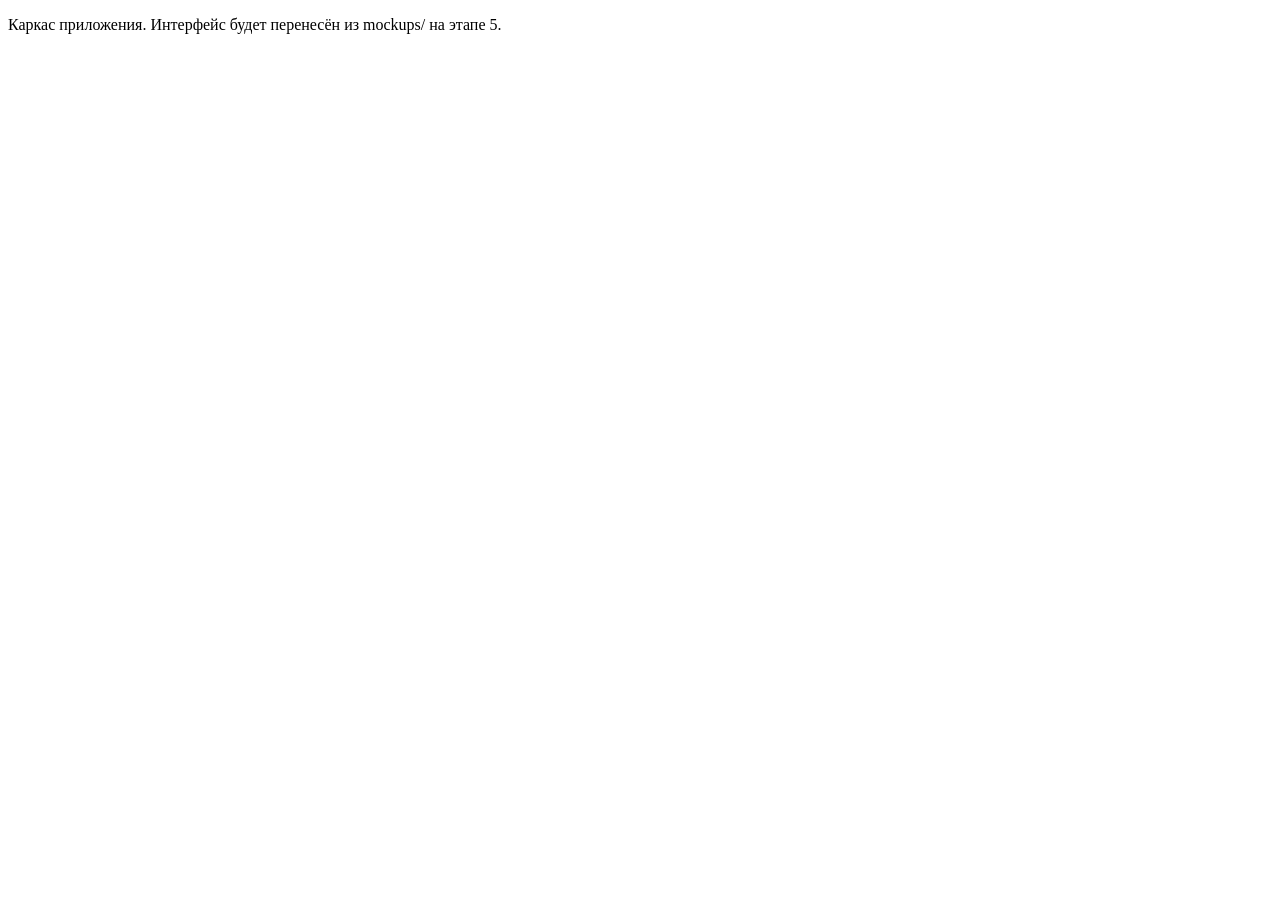
==== src/StudentsTracker.Web/wwwroot/index.html @ 64a24d9f "Этап 0: каркас решения .NET 10 (контроллеры, EF Core 10 + Npgsql, ProblemDetails, wwwroot)" ====
<!doctype html>
<html lang="ru">
<head>
  <meta charset="utf-8">
  <meta name="viewport" content="width=device-width, initial-scale=1">
  <title>Учёт посещаемости</title>
</head>
<body>
  <p>Каркас приложения. Интерфейс будет перенесён из mockups/ на этапе 5.</p>
</body>
</html>
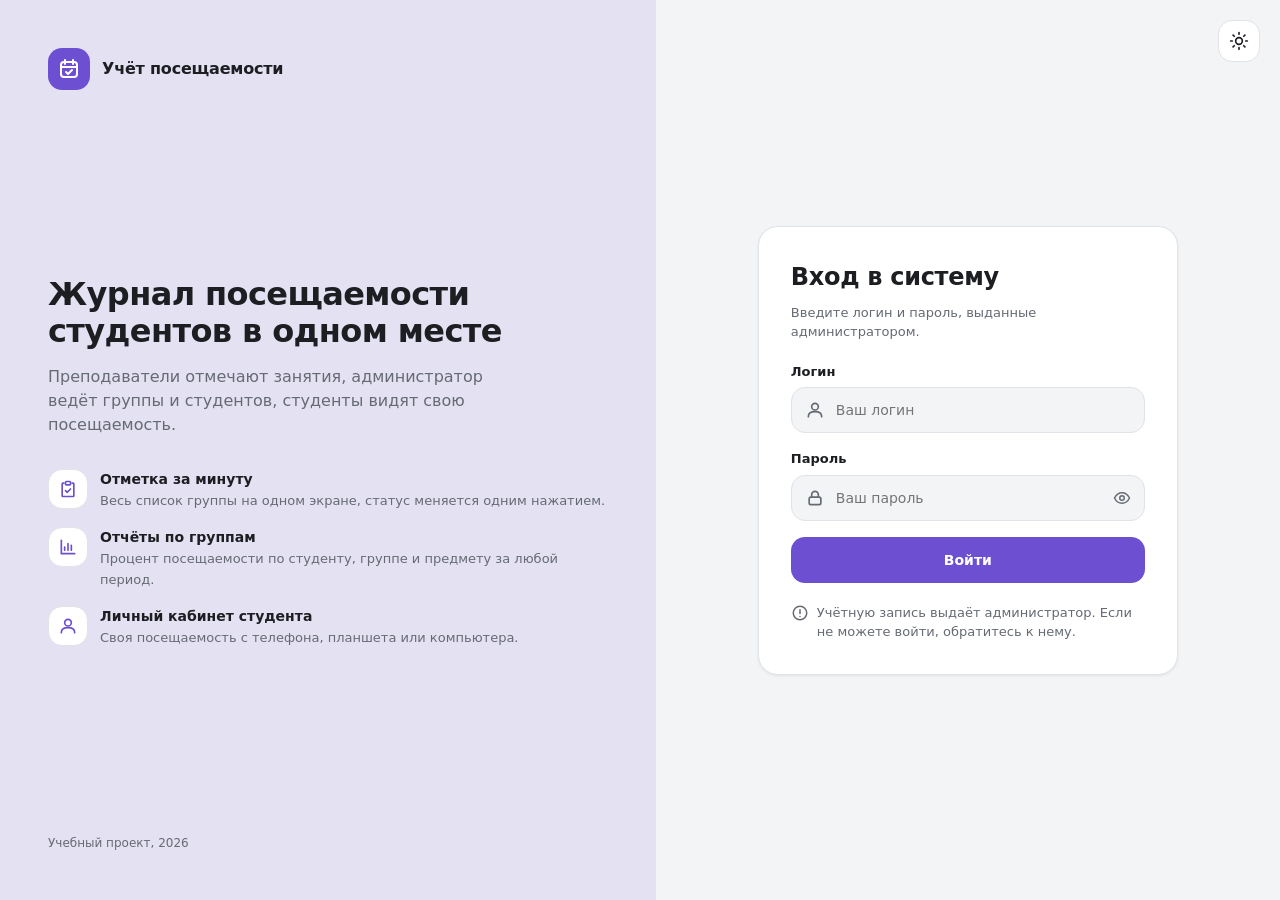
==== commit cc98a06f: "Этап 5: фронтенд по принятым макетам (вход, справочники, занятия, отметка, отчёты, кабинет студента)" ====
--- a/src/StudentsTracker.Web/wwwroot/index.html
+++ b/src/StudentsTracker.Web/wwwroot/index.html
@@ -1,11 +1,48 @@
 <!doctype html>
 <html lang="ru">
 <head>
-  <meta charset="utf-8">
-  <meta name="viewport" content="width=device-width, initial-scale=1">
-  <title>Учёт посещаемости</title>
+<meta charset="utf-8">
+<meta name="viewport" content="width=device-width, initial-scale=1">
+<title>Учёт посещаемости</title>
+<link rel="stylesheet" href="css/app.css">
 </head>
 <body>
-  <p>Каркас приложения. Интерфейс будет перенесён из mockups/ на этапе 5.</p>
+<!-- Иконки: viewBox 24x24, линия 2 px, скруглённые концы, currentColor -->
+<svg width="0" height="0" style="position:absolute" aria-hidden="true">
+  <symbol id="i-present" viewBox="0 0 24 24"><path d="M5 12.5l4.5 4.5L19 7.5" fill="none" stroke="currentColor" stroke-width="2" stroke-linecap="round" stroke-linejoin="round"/></symbol>
+  <symbol id="i-absent" viewBox="0 0 24 24"><path d="M6 6l12 12M18 6L6 18" fill="none" stroke="currentColor" stroke-width="2" stroke-linecap="round"/></symbol>
+  <symbol id="i-excused" viewBox="0 0 24 24"><path d="M7 3.5h7l4 4V20a.5.5 0 01-.5.5h-10.5a.5.5 0 01-.5-.5V4a.5.5 0 01.5-.5z M14 3.5V8h4 M9.5 13h5 M9.5 16.5h5" fill="none" stroke="currentColor" stroke-width="2" stroke-linecap="round" stroke-linejoin="round"/></symbol>
+  <symbol id="i-late" viewBox="0 0 24 24"><circle cx="12" cy="12" r="8.5" fill="none" stroke="currentColor" stroke-width="2"/><path d="M12 7.5V12l3 2" fill="none" stroke="currentColor" stroke-width="2" stroke-linecap="round" stroke-linejoin="round"/></symbol>
+  <symbol id="i-save" viewBox="0 0 24 24"><path d="M5 4h11l3 3v13H5z M8 4v5h7V4 M8 20v-6h8v6" fill="none" stroke="currentColor" stroke-width="2" stroke-linejoin="round"/></symbol>
+  <symbol id="i-brand" viewBox="0 0 24 24"><rect x="4" y="5" width="16" height="15" rx="3" fill="none" stroke="currentColor" stroke-width="2"/><path d="M4 10h16M8 3v4M16 3v4M9 15l2 2 4-4" fill="none" stroke="currentColor" stroke-width="2" stroke-linecap="round" stroke-linejoin="round"/></symbol>
+  <symbol id="i-user" viewBox="0 0 24 24"><circle cx="12" cy="8" r="4" fill="none" stroke="currentColor" stroke-width="2"/><path d="M4 20c0-4 3.6-6 8-6s8 2 8 6" fill="none" stroke="currentColor" stroke-width="2" stroke-linecap="round"/></symbol>
+  <symbol id="i-lock" viewBox="0 0 24 24"><rect x="5" y="11" width="14" height="9" rx="2" fill="none" stroke="currentColor" stroke-width="2"/><path d="M8 11V8a4 4 0 018 0v3" fill="none" stroke="currentColor" stroke-width="2" stroke-linecap="round"/></symbol>
+  <symbol id="i-eye" viewBox="0 0 24 24"><path d="M2 12s3.5-7 10-7 10 7 10 7-3.5 7-10 7S2 12 2 12z" fill="none" stroke="currentColor" stroke-width="2" stroke-linejoin="round"/><circle cx="12" cy="12" r="3" fill="none" stroke="currentColor" stroke-width="2"/></symbol>
+  <symbol id="i-sun" viewBox="0 0 24 24"><circle cx="12" cy="12" r="4" fill="none" stroke="currentColor" stroke-width="2"/><path d="M12 2v2M12 20v2M2 12h2M20 12h2M4.9 4.9l1.4 1.4M17.7 17.7l1.4 1.4M4.9 19.1l1.4-1.4M17.7 6.3l1.4-1.4" fill="none" stroke="currentColor" stroke-width="2" stroke-linecap="round"/></symbol>
+  <symbol id="i-moon" viewBox="0 0 24 24"><path d="M20 14.5A8 8 0 019.5 4a8 8 0 1010.5 10.5z" fill="none" stroke="currentColor" stroke-width="2" stroke-linejoin="round"/></symbol>
+  <symbol id="i-alert" viewBox="0 0 24 24"><circle cx="12" cy="12" r="9" fill="none" stroke="currentColor" stroke-width="2"/><path d="M12 7.5v5M12 16.5h.01" fill="none" stroke="currentColor" stroke-width="2" stroke-linecap="round"/></symbol>
+  <symbol id="i-clipboard" viewBox="0 0 24 24"><rect x="9" y="3" width="6" height="4" rx="1" fill="none" stroke="currentColor" stroke-width="2"/><path d="M7 5H6a1 1 0 00-1 1v14a1 1 0 001 1h12a1 1 0 001-1V6a1 1 0 00-1-1h-1M9 14l2 2 4-4" fill="none" stroke="currentColor" stroke-width="2" stroke-linecap="round" stroke-linejoin="round"/></symbol>
+  <symbol id="i-chart" viewBox="0 0 24 24"><path d="M4 20V4M4 20h16M8 16v-4M12 16V8M16 16v-6" fill="none" stroke="currentColor" stroke-width="2" stroke-linecap="round" stroke-linejoin="round"/></symbol>
+  <symbol id="i-check" viewBox="0 0 24 24"><path d="M5 12.5l4.5 4.5L19 7.5" fill="none" stroke="currentColor" stroke-width="2" stroke-linecap="round" stroke-linejoin="round"/></symbol>
+  <symbol id="i-users" viewBox="0 0 24 24"><circle cx="9" cy="8" r="3.5" fill="none" stroke="currentColor" stroke-width="2"/><path d="M2.5 20c0-3.6 2.9-5.5 6.5-5.5s6.5 1.9 6.5 5.5M16 4.8a3.5 3.5 0 010 6.4M18 14.8c2.2.6 3.5 2.4 3.5 5.2" fill="none" stroke="currentColor" stroke-width="2" stroke-linecap="round"/></symbol>
+  <symbol id="i-book" viewBox="0 0 24 24"><path d="M4 5.5A1.5 1.5 0 015.5 4H19v14H5.5A1.5 1.5 0 004 19.5zM4 19.5A1.5 1.5 0 005.5 21H19M8 8h7" fill="none" stroke="currentColor" stroke-width="2" stroke-linecap="round" stroke-linejoin="round"/></symbol>
+  <symbol id="i-shield" viewBox="0 0 24 24"><path d="M12 3l7 3v5.5c0 4.3-3 8-7 9.5-4-1.5-7-5.2-7-9.5V6z" fill="none" stroke="currentColor" stroke-width="2" stroke-linejoin="round"/><path d="M9 12l2 2 4-4" fill="none" stroke="currentColor" stroke-width="2" stroke-linecap="round" stroke-linejoin="round"/></symbol>
+  <symbol id="i-calendar" viewBox="0 0 24 24"><rect x="4" y="5" width="16" height="15" rx="3" fill="none" stroke="currentColor" stroke-width="2"/><path d="M4 10h16M8 3v4M16 3v4" fill="none" stroke="currentColor" stroke-width="2" stroke-linecap="round"/></symbol>
+  <symbol id="i-home" viewBox="0 0 24 24"><path d="M4 11l8-7 8 7v8a1 1 0 01-1 1h-4v-6h-6v6H5a1 1 0 01-1-1z" fill="none" stroke="currentColor" stroke-width="2" stroke-linejoin="round"/></symbol>
+  <symbol id="i-key" viewBox="0 0 24 24"><circle cx="8" cy="15" r="4" fill="none" stroke="currentColor" stroke-width="2"/><path d="M11 12l9-9M16 7l3 3M18 5l2 2" fill="none" stroke="currentColor" stroke-width="2" stroke-linecap="round"/></symbol>
+  <symbol id="i-logout" viewBox="0 0 24 24"><path d="M15 4h3a2 2 0 012 2v12a2 2 0 01-2 2h-3M10 16l-4-4 4-4M6 12h10" fill="none" stroke="currentColor" stroke-width="2" stroke-linecap="round" stroke-linejoin="round"/></symbol>
+  <symbol id="i-plus" viewBox="0 0 24 24"><path d="M12 5v14M5 12h14" fill="none" stroke="currentColor" stroke-width="2" stroke-linecap="round"/></symbol>
+  <symbol id="i-edit" viewBox="0 0 24 24"><path d="M4 20h4L19 9l-4-4L4 16zM13.5 6.5l4 4" fill="none" stroke="currentColor" stroke-width="2" stroke-linecap="round" stroke-linejoin="round"/></symbol>
+  <symbol id="i-trash" viewBox="0 0 24 24"><path d="M4 7h16M9 7V4h6v3M6 7l1 13h10l1-13M10 11v6M14 11v6" fill="none" stroke="currentColor" stroke-width="2" stroke-linecap="round" stroke-linejoin="round"/></symbol>
+  <symbol id="i-search" viewBox="0 0 24 24"><circle cx="11" cy="11" r="7" fill="none" stroke="currentColor" stroke-width="2"/><path d="M20 20l-4-4" fill="none" stroke="currentColor" stroke-width="2" stroke-linecap="round"/></symbol>
+  <symbol id="i-x" viewBox="0 0 24 24"><path d="M6 6l12 12M18 6L6 18" fill="none" stroke="currentColor" stroke-width="2" stroke-linecap="round"/></symbol>
+  <symbol id="i-menu" viewBox="0 0 24 24"><path d="M4 6h16M4 12h16M4 18h16" fill="none" stroke="currentColor" stroke-width="2" stroke-linecap="round"/></symbol>
+  <symbol id="i-chevron-left" viewBox="0 0 24 24"><path d="M15 5l-7 7 7 7" fill="none" stroke="currentColor" stroke-width="2" stroke-linecap="round" stroke-linejoin="round"/></symbol>
+  <symbol id="i-power" viewBox="0 0 24 24"><path d="M12 3v8M7 6.3a7 7 0 1010 0" fill="none" stroke="currentColor" stroke-width="2" stroke-linecap="round"/></symbol>
+</svg>
+
+<div id="root"></div>
+<div class="toasts" id="toasts" aria-live="polite"></div>
+<script src="js/app.js"></script>
 </body>
 </html>
--- a/src/StudentsTracker.Web/wwwroot/css/app.css
+++ b/src/StudentsTracker.Web/wwwroot/css/app.css
@@ -0,0 +1,332 @@
+/* Стили перенесены из mockups/02-prototype.html; токены — из mockups/!DESIGN_TOKENS.html. */
+/* Шрифт Manrope берётся локально из /fonts. Если файла нет, работает системный шрифт из --font. */
+@font-face{font-family:'Manrope';font-style:normal;font-weight:200 800;font-display:swap;src:url('../fonts/Manrope-Variable.woff2') format('woff2')}
+/* Токены скопированы из !DESIGN_TOKENS.html (раздел 8). Новых значений здесь нет. */
+:root{
+  --font:'Manrope',system-ui,-apple-system,"Segoe UI",sans-serif;
+  --font-mono:ui-monospace,SFMono-Regular,Consolas,monospace;
+  --fs-caption:12px; --fs-small:13px; --fs-body:14px; --fs-lead:16px;
+  --fs-h3:20px; --fs-h2:24px; --fs-h1:32px;
+  --r-sm:8px; --r:14px; --r-lg:20px; --r-pill:999px;
+  --sp-1:4px; --sp-2:8px; --sp-3:12px; --sp-4:16px; --sp-5:20px;
+  --sp-6:24px; --sp-8:32px; --sp-10:40px; --sp-12:48px;
+  --row-pad:11px;
+}
+:root,[data-theme="light"]{
+  --bg:#F3F4F6; --card:#FFFFFF; --text:#1C1E22; --muted:#656A73;
+  --border:#E0E3E8; --hover:#EAECF0;
+  --accent:#6D4FD1; --on-accent:#FFFFFF;
+  --ok:#1F7A3F;   --ok-bg:#E2F2E7;
+  --bad:#B3261E;  --bad-bg:#FBE7E5;
+  --info:#0B6B74; --info-bg:#DDF1F2;
+  --warn:#935C00; --warn-bg:#FBF0D4;
+  --shadow:0 1px 3px rgba(20,20,20,.07);
+}
+[data-theme="dark"]{
+  --bg:#16181B; --card:#1F2226; --text:#E6E2DC; --muted:#9A9CA0;
+  --border:#2E3338; --hover:#272B30;
+  --accent:#A78BFA; --on-accent:#150C2E;
+  --ok:#7DD39A;   --ok-bg:#1E3A2A;
+  --bad:#F28B82;  --bad-bg:#4A2624;
+  --info:#6FD3E0; --info-bg:#1B3F46;
+  --warn:#E6C15A; --warn-bg:#463A16;
+  --shadow:none;
+}
+
+/* ================= база ================= */
+*{margin:0;padding:0;box-sizing:border-box}
+html{-webkit-text-size-adjust:100%}
+body{font-family:var(--font);background:var(--bg);color:var(--text);font-size:var(--fs-body);line-height:1.5;min-height:100vh;min-height:100dvh;-webkit-font-smoothing:antialiased}
+button,input,select,textarea{font-family:inherit;font-size:inherit;color:inherit}
+svg.i{width:20px;height:20px;flex:none}
+svg.i.sm{width:16px;height:16px}
+:focus-visible{outline:2px solid var(--accent);outline-offset:2px}
+.muted{color:var(--muted)}
+.mono{font-family:var(--font-mono)}
+.sr{position:absolute;width:1px;height:1px;overflow:hidden;clip:rect(0 0 0 0)}
+
+/* ================= кнопки и поля ================= */
+.btn{display:inline-flex;align-items:center;justify-content:center;gap:var(--sp-2);font-weight:700;font-size:var(--fs-body);padding:10px 16px;min-height:42px;border-radius:var(--r);border:1px solid transparent;cursor:pointer;white-space:nowrap;transition:filter .15s,background .15s}
+.btn svg{width:18px;height:18px}
+.btn-primary{background:var(--accent);color:var(--on-accent)}
+.btn-primary:hover{filter:brightness(1.08)}
+.btn-ghost{background:var(--card);color:var(--text);border-color:var(--border)}
+.btn-ghost:hover{background:var(--hover)}
+.btn-danger{background:var(--bad);color:#fff}
+[data-theme="dark"] .btn-danger{color:#2A0E0B}
+.btn-danger:hover{filter:brightness(1.08)}
+.btn-sm{min-height:34px;padding:6px 12px;font-size:var(--fs-small);border-radius:var(--r-sm)}
+.btn[disabled]{opacity:.55;cursor:not-allowed;filter:none}
+.icon-btn{width:36px;height:36px;display:inline-grid;place-items:center;border-radius:var(--r-sm);border:1px solid transparent;background:transparent;color:var(--muted);cursor:pointer}
+.icon-btn:hover{background:var(--hover);color:var(--text)}
+.icon-btn.danger:hover{color:var(--bad);background:var(--bad-bg)}
+.icon-btn svg{width:18px;height:18px}
+
+.field{display:flex;flex-direction:column;gap:6px}
+.field > label,.field > .lbl{font-size:var(--fs-small);font-weight:600}
+.field .help{font-size:var(--fs-caption);color:var(--muted)}
+.field .err{font-size:var(--fs-caption);color:var(--bad);font-weight:600;display:none}
+.field.invalid .err{display:block}
+.field.invalid .ctl{border-color:var(--bad)}
+.ctl{width:100%;background:var(--bg);border:1px solid var(--border);border-radius:var(--r);padding:10px 14px;min-height:42px}
+.ctl:focus{outline:none;border-color:var(--accent);box-shadow:0 0 0 3px color-mix(in srgb,var(--accent) 22%,transparent)}
+select.ctl{appearance:none;background-image:linear-gradient(45deg,transparent 50%,var(--muted) 50%),linear-gradient(135deg,var(--muted) 50%,transparent 50%);background-position:calc(100% - 18px) 50%,calc(100% - 13px) 50%;background-size:5px 5px;background-repeat:no-repeat;padding-right:36px}
+.search{position:relative;min-width:0}
+.search svg{position:absolute;left:12px;top:50%;transform:translateY(-50%);color:var(--muted);width:18px;height:18px;pointer-events:none}
+.search .ctl{padding-left:38px}
+.check{display:flex;align-items:center;gap:var(--sp-2);font-size:var(--fs-small);font-weight:600;cursor:pointer}
+.check input{width:18px;height:18px;accent-color:var(--accent)}
+.form-grid{display:grid;grid-template-columns:1fr 1fr;gap:var(--sp-4)}
+.form-grid .full{grid-column:1/-1}
+
+/* ================= бейджи ================= */
+.chip{display:inline-flex;align-items:center;gap:6px;font-size:12.5px;font-weight:700;padding:4px 10px 4px 8px;border-radius:var(--r-pill);white-space:nowrap}
+.chip svg{width:14px;height:14px}
+.chip.present{color:var(--ok);background:var(--ok-bg)}
+.chip.absent{color:var(--bad);background:var(--bad-bg)}
+.chip.excused{color:var(--info);background:var(--info-bg)}
+.chip.late{color:var(--warn);background:var(--warn-bg)}
+.chip.neutral{color:var(--muted);background:var(--hover)}
+.chip.accent{color:var(--accent);background:color-mix(in srgb,var(--accent) 14%,transparent)}
+
+/* ================= вход ================= */
+.login{min-height:100vh;min-height:100dvh;display:grid;grid-template-columns:minmax(0,1.05fr) minmax(0,1fr)}
+.l-aside{padding:var(--sp-12);display:flex;flex-direction:column;justify-content:space-between;gap:var(--sp-8);background:color-mix(in srgb,var(--accent) 11%,var(--bg));border-right:1px solid var(--border)}
+.brand{display:flex;align-items:center;gap:var(--sp-3);min-width:0}
+.brand-mark{width:42px;height:42px;border-radius:var(--r);background:var(--accent);color:var(--on-accent);display:grid;place-items:center;flex:none}
+.brand-mark svg{width:24px;height:24px}
+.brand-name{font-size:var(--fs-lead);font-weight:800;letter-spacing:-.2px;white-space:nowrap}
+.l-main h1{font-size:var(--fs-h1);font-weight:800;letter-spacing:-.6px;line-height:1.15;max-width:460px}
+.l-main p{font-size:var(--fs-lead);color:var(--muted);margin-top:var(--sp-4);max-width:440px}
+.facts{list-style:none;margin-top:var(--sp-8);display:flex;flex-direction:column;gap:var(--sp-4)}
+.facts li{display:flex;gap:var(--sp-3);align-items:flex-start}
+.fact-ic{width:40px;height:40px;border-radius:var(--r);background:var(--card);border:1px solid var(--border);color:var(--accent);display:grid;place-items:center;flex:none}
+.facts b{display:block}
+.facts .t{font-size:var(--fs-small);color:var(--muted)}
+.l-foot{font-size:var(--fs-caption);color:var(--muted)}
+.l-right{position:relative;display:flex;align-items:center;justify-content:center;padding:var(--sp-12) var(--sp-6)}
+.l-card{width:100%;max-width:420px;background:var(--card);border:1px solid var(--border);border-radius:var(--r-lg);padding:var(--sp-8);box-shadow:var(--shadow)}
+.l-card h2{font-size:var(--fs-h2);font-weight:800;letter-spacing:-.3px}
+.l-card .sub{font-size:var(--fs-small);color:var(--muted);margin-top:var(--sp-2)}
+.l-form{display:flex;flex-direction:column;gap:var(--sp-4);margin-top:var(--sp-5)}
+.with-ic{position:relative}
+.with-ic > svg{position:absolute;left:14px;top:50%;transform:translateY(-50%);color:var(--muted);width:20px;height:20px;pointer-events:none}
+.with-ic .ctl{padding-left:44px;padding-right:44px;min-height:46px}
+.with-ic .icon-btn{position:absolute;right:5px;top:50%;transform:translateY(-50%)}
+.alert{display:flex;gap:var(--sp-3);align-items:flex-start;padding:var(--sp-3) var(--sp-4);border-radius:var(--r);font-size:var(--fs-small);font-weight:600}
+.alert svg{width:18px;height:18px;margin-top:1px}
+.alert.err{background:var(--bad-bg);color:var(--bad)}
+.alert.ok{background:var(--ok-bg);color:var(--ok)}
+.alert.info{background:var(--info-bg);color:var(--info)}
+.alert.warn{background:var(--warn-bg);color:var(--warn)}
+.hint{display:flex;gap:var(--sp-2);margin-top:var(--sp-5);font-size:var(--fs-small);color:var(--muted)}
+.hint svg{width:18px;height:18px;margin-top:1px}
+.demo{margin-top:var(--sp-5);border-top:1px dashed var(--border);padding-top:var(--sp-4)}
+.demo-title{font-size:var(--fs-small);font-weight:700;color:var(--muted);margin-bottom:var(--sp-3)}
+.demo-row{display:flex;justify-content:space-between;align-items:center;gap:var(--sp-3);width:100%;padding:8px 12px;margin-bottom:var(--sp-2);border:1px solid var(--border);border-radius:var(--r-sm);background:var(--bg);cursor:pointer;text-align:left;font-size:var(--fs-small)}
+.demo-row:hover{background:var(--hover)}
+.demo-row code{font-family:var(--font-mono);font-size:12px;color:var(--muted)}
+.theme-fab{position:absolute;top:var(--sp-5);right:var(--sp-5)}
+.theme-btn{width:42px;height:42px;border-radius:var(--r);border:1px solid var(--border);background:var(--card);color:var(--text);display:grid;place-items:center;cursor:pointer}
+.theme-btn:hover{background:var(--hover)}
+svg.i-moon{display:none}
+[data-theme="dark"] svg.i-sun{display:none}
+[data-theme="dark"] svg.i-moon{display:block}
+
+/* ================= оболочка приложения ================= */
+.app{display:grid;grid-template-columns:252px minmax(0,1fr);min-height:100vh;min-height:100dvh}
+.side{position:sticky;top:0;height:100vh;height:100dvh;background:var(--card);border-right:1px solid var(--border);display:flex;flex-direction:column;padding:var(--sp-5) var(--sp-4);gap:var(--sp-6);z-index:30}
+.side .brand{padding:0 var(--sp-2)}
+.nav{display:flex;flex-direction:column;gap:2px;flex:1;overflow-y:auto}
+.nav-sec{font-size:11px;font-weight:700;letter-spacing:1px;text-transform:uppercase;color:var(--muted);padding:var(--sp-3) var(--sp-3) var(--sp-2)}
+.nav a{display:flex;align-items:center;gap:var(--sp-3);padding:10px 12px;border-radius:var(--r);color:var(--muted);text-decoration:none;font-weight:600;cursor:pointer}
+.nav a:hover{background:var(--hover);color:var(--text)}
+.nav a.active{background:color-mix(in srgb,var(--accent) 13%,transparent);color:var(--accent);font-weight:700}
+.side-foot{display:flex;flex-direction:column;gap:var(--sp-3);border-top:1px solid var(--border);padding-top:var(--sp-4)}
+.me{display:flex;align-items:center;gap:var(--sp-3);padding:0 var(--sp-2);min-width:0}
+.avatar{width:36px;height:36px;border-radius:50%;background:color-mix(in srgb,var(--accent) 16%,transparent);color:var(--accent);display:grid;place-items:center;font-weight:800;font-size:13px;flex:none}
+.me-text{min-width:0}
+.me-name{font-weight:700;font-size:var(--fs-small);white-space:nowrap;overflow:hidden;text-overflow:ellipsis}
+.me-role{font-size:var(--fs-caption);color:var(--muted)}
+.side-actions{display:flex;gap:var(--sp-2);padding:0 var(--sp-2)}
+.side-actions .btn{flex:1}
+
+.content{min-width:0;padding:var(--sp-8) var(--sp-8) var(--sp-12)}
+.topbar{display:flex;align-items:flex-start;justify-content:space-between;gap:var(--sp-4);flex-wrap:wrap;margin-bottom:var(--sp-6)}
+.topbar h1{font-size:var(--fs-h2);font-weight:800;letter-spacing:-.3px;line-height:1.2}
+.topbar .sub{font-size:var(--fs-small);color:var(--muted);margin-top:4px}
+.topbar-left{display:flex;align-items:flex-start;gap:var(--sp-3);min-width:0}
+.menu-btn{display:none}
+.actions{display:flex;gap:var(--sp-2);flex-wrap:wrap}
+.back{display:inline-flex;align-items:center;gap:6px;font-size:var(--fs-small);font-weight:700;color:var(--muted);text-decoration:none;margin-bottom:var(--sp-3);cursor:pointer;background:none;border:0}
+.back:hover{color:var(--accent)}
+.overlay{display:none}
+
+/* ================= блоки ================= */
+.card{background:var(--card);border:1px solid var(--border);border-radius:var(--r-lg);box-shadow:var(--shadow)}
+.card-pad{padding:var(--sp-5)}
+.card-head{display:flex;justify-content:space-between;align-items:center;gap:var(--sp-3);flex-wrap:wrap;padding:var(--sp-4) var(--sp-5);border-bottom:1px solid var(--border)}
+.card-head h2,.card-head h3{font-size:var(--fs-lead);font-weight:800}
+.stack{display:flex;flex-direction:column;gap:var(--sp-5)}
+.kpis{display:grid;grid-template-columns:repeat(4,minmax(0,1fr));gap:var(--sp-4)}
+.kpi{padding:var(--sp-4) var(--sp-5)}
+.kpi .v{font-size:28px;font-weight:800;letter-spacing:-.5px;line-height:1.2}
+.kpi .v.accent{color:var(--accent)}
+.kpi .l{font-size:var(--fs-small);color:var(--muted)}
+.toolbar{display:flex;gap:var(--sp-3);flex-wrap:wrap;align-items:flex-end;padding:var(--sp-4) var(--sp-5);border-bottom:1px solid var(--border)}
+.toolbar .grow{flex:1;min-width:200px}
+.toolbar .field{min-width:160px}
+
+.split{display:grid;grid-template-columns:300px minmax(0,1fr);gap:var(--sp-5);align-items:start}
+.glist{list-style:none;padding:var(--sp-2)}
+.glist button{width:100%;display:flex;align-items:center;justify-content:space-between;gap:var(--sp-3);padding:10px 12px;border-radius:var(--r);border:0;background:transparent;cursor:pointer;text-align:left}
+.glist button:hover{background:var(--hover)}
+.glist button.active{background:color-mix(in srgb,var(--accent) 13%,transparent)}
+.glist button.active .gname{color:var(--accent)}
+.gname{font-weight:700}
+.gmeta{font-size:var(--fs-caption);color:var(--muted)}
+
+.tabs{display:flex;gap:var(--sp-1);background:var(--card);border:1px solid var(--border);border-radius:var(--r);padding:4px;width:max-content;max-width:100%;overflow-x:auto;margin-bottom:var(--sp-5)}
+.tabs button{border:0;background:transparent;padding:8px 16px;border-radius:calc(var(--r) - 4px);font-weight:700;color:var(--muted);cursor:pointer;white-space:nowrap}
+.tabs button.active{background:var(--accent);color:var(--on-accent)}
+
+.acards{display:grid;grid-template-columns:repeat(auto-fill,minmax(220px,1fr));gap:var(--sp-4)}
+.acard{padding:var(--sp-4) var(--sp-5);text-align:left;cursor:pointer;border:1px solid var(--border);background:var(--card);border-radius:var(--r-lg);box-shadow:var(--shadow)}
+.acard:hover{border-color:var(--accent)}
+.acard.active{border-color:var(--accent);box-shadow:0 0 0 3px color-mix(in srgb,var(--accent) 18%,transparent)}
+.acard .g{font-weight:800;font-size:var(--fs-lead)}
+.acard .s{font-size:var(--fs-small);color:var(--muted)}
+.acard .row{display:flex;justify-content:space-between;align-items:baseline;margin-top:var(--sp-3)}
+.acard .pct{font-size:22px;font-weight:800;color:var(--accent)}
+
+/* таблицы */
+.tbl-wrap{overflow-x:auto}
+table.t{width:100%;border-collapse:collapse}
+table.t th{text-align:left;font-size:11.5px;font-weight:700;letter-spacing:.5px;text-transform:uppercase;color:var(--muted);padding:10px var(--sp-4);border-bottom:1px solid var(--border);white-space:nowrap}
+table.t td{padding:var(--row-pad) var(--sp-4);border-bottom:1px solid var(--border);vertical-align:middle}
+table.t tr:last-child td{border-bottom:none}
+table.t tbody tr.click{cursor:pointer}
+table.t tbody tr.click:hover td{background:var(--hover)}
+table.t td.num,table.t th.num{text-align:right;white-space:nowrap}
+table.t td.act{text-align:right;white-space:nowrap;width:1%}
+.cell-main{font-weight:700}
+.cell-sub{font-size:var(--fs-caption);color:var(--muted)}
+.bar{display:flex;align-items:center;gap:var(--sp-2);justify-content:flex-end}
+.bar-track{width:90px;height:6px;border-radius:99px;background:var(--hover);overflow:hidden}
+.bar-fill{height:100%;border-radius:99px;background:var(--accent)}
+.bar b{min-width:42px;text-align:right}
+.empty{padding:var(--sp-10) var(--sp-5);text-align:center;color:var(--muted)}
+.empty svg{width:36px;height:36px;margin-bottom:var(--sp-2);color:var(--muted)}
+.empty b{display:block;color:var(--text);margin-bottom:4px}
+
+/* отметка посещаемости */
+.mark-head{display:flex;justify-content:space-between;gap:var(--sp-4);flex-wrap:wrap;align-items:center;padding:var(--sp-4) var(--sp-5);border-bottom:1px solid var(--border)}
+.counters{display:flex;gap:var(--sp-2);flex-wrap:wrap}
+.mrow{display:grid;grid-template-columns:32px minmax(0,1fr) auto;gap:var(--sp-3);align-items:center;padding:10px var(--sp-5);border-bottom:1px solid var(--border)}
+.mrow:last-child{border-bottom:0}
+.mrow .n{color:var(--muted);font-size:var(--fs-small);text-align:right}
+.mrow .nm{font-weight:700;min-width:0}
+.seg{display:inline-flex;gap:4px;background:var(--bg);border:1px solid var(--border);border-radius:var(--r);padding:3px}
+.seg button{display:inline-flex;align-items:center;gap:6px;border:0;background:transparent;padding:6px 10px;border-radius:calc(var(--r) - 4px);font-size:12.5px;font-weight:700;color:var(--muted);cursor:pointer;white-space:nowrap}
+.seg button svg{width:14px;height:14px}
+.seg button:hover{background:var(--hover)}
+.seg button.on.present{background:var(--ok-bg);color:var(--ok)}
+.seg button.on.absent{background:var(--bad-bg);color:var(--bad)}
+.seg button.on.excused{background:var(--info-bg);color:var(--info)}
+.seg button.on.late{background:var(--warn-bg);color:var(--warn)}
+.sticky-save{position:sticky;bottom:0;display:flex;justify-content:space-between;align-items:center;gap:var(--sp-3);flex-wrap:wrap;padding:var(--sp-4) var(--sp-5);background:var(--card);border-top:1px solid var(--border);border-radius:0 0 var(--r-lg) var(--r-lg)}
+
+/* кабинет студента */
+.hello{padding:var(--sp-6);display:flex;justify-content:space-between;gap:var(--sp-5);flex-wrap:wrap;align-items:center;background:color-mix(in srgb,var(--accent) 9%,var(--card))}
+.hello h2{font-size:var(--fs-h3);font-weight:800}
+.big-pct{font-size:44px;font-weight:800;color:var(--accent);letter-spacing:-1px;line-height:1}
+.subj-grid{display:grid;grid-template-columns:repeat(auto-fill,minmax(240px,1fr));gap:var(--sp-4)}
+.subj{padding:var(--sp-4) var(--sp-5)}
+.subj .h{display:flex;justify-content:space-between;align-items:baseline;gap:var(--sp-3)}
+.subj .nm{font-weight:800}
+.subj .pc{font-size:22px;font-weight:800;color:var(--accent)}
+.subj .bar-track{width:100%;margin:var(--sp-3) 0}
+.subj .cnt{display:flex;gap:var(--sp-3);flex-wrap:wrap;font-size:var(--fs-caption);color:var(--muted)}
+
+/* модальные окна */
+.modal-bg{position:fixed;inset:0;background:rgba(10,10,14,.48);display:flex;align-items:center;justify-content:center;padding:var(--sp-4);z-index:100}
+.modal{width:100%;max-width:520px;max-height:calc(100dvh - 32px);overflow-y:auto;background:var(--card);border:1px solid var(--border);border-radius:var(--r-lg);box-shadow:0 20px 60px rgba(0,0,0,.25)}
+.modal.wide{max-width:760px}
+.modal-head{display:flex;justify-content:space-between;align-items:center;gap:var(--sp-3);padding:var(--sp-5) var(--sp-5) 0}
+.modal-head h3{font-size:var(--fs-h3);font-weight:800}
+.modal-body{padding:var(--sp-5);display:flex;flex-direction:column;gap:var(--sp-4)}
+.modal-foot{display:flex;justify-content:flex-end;gap:var(--sp-2);padding:0 var(--sp-5) var(--sp-5);flex-wrap:wrap}
+.secret{display:flex;justify-content:space-between;align-items:center;gap:var(--sp-3);padding:var(--sp-3) var(--sp-4);background:var(--bg);border:1px dashed var(--border);border-radius:var(--r);font-family:var(--font-mono);font-size:var(--fs-lead);font-weight:700}
+
+/* уведомления */
+.toasts{position:fixed;right:var(--sp-5);bottom:var(--sp-5);display:flex;flex-direction:column;gap:var(--sp-2);z-index:200}
+.toast{display:flex;gap:var(--sp-3);align-items:center;padding:12px 16px;background:var(--text);color:var(--bg);border-radius:var(--r);font-weight:600;font-size:var(--fs-small);box-shadow:0 10px 30px rgba(0,0,0,.2);animation:tin .2s ease-out}
+.toast svg{width:18px;height:18px}
+@keyframes tin{from{transform:translateY(8px);opacity:0}to{transform:none;opacity:1}}
+@media (prefers-reduced-motion:reduce){.toast{animation:none}}
+
+/* ================= адаптивность (desktop-first) ================= */
+@media (max-width:1100px){
+  .app{grid-template-columns:76px minmax(0,1fr)}
+  .side{padding:var(--sp-5) var(--sp-3);align-items:center}
+  .side .brand-name,.nav a span,.nav-sec,.me-text,.side-actions .btn span{display:none}
+  .nav a{justify-content:center;padding:12px}
+  .me{padding:0}
+  .side-actions{flex-direction:column;padding:0}
+  .side-actions .btn{padding:8px;min-height:38px}
+  .content{padding:var(--sp-6)}
+  .kpis{grid-template-columns:repeat(2,minmax(0,1fr))}
+  .split{grid-template-columns:240px minmax(0,1fr)}
+}
+@media (max-width:900px){
+  .login{grid-template-columns:1fr;grid-template-rows:auto 1fr}
+  .l-aside{padding:var(--sp-4) var(--sp-5);flex-direction:row;align-items:center;border-right:0;border-bottom:1px solid var(--border)}
+  .l-main,.l-foot{display:none}
+  .l-right{padding:var(--sp-6) var(--sp-4);align-items:flex-start}
+  .theme-fab{position:fixed;top:var(--sp-3);right:var(--sp-4);z-index:5}
+
+  .app{grid-template-columns:1fr}
+  .side{position:fixed;left:0;top:0;width:272px;transform:translateX(-100%);transition:transform .2s;align-items:stretch;padding:var(--sp-5) var(--sp-4)}
+  .app.nav-open .side{transform:none}
+  .side .brand-name,.nav a span,.nav-sec,.me-text,.side-actions .btn span{display:revert}
+  .nav a{justify-content:flex-start;padding:10px 12px}
+  .me{padding:0 var(--sp-2)}
+  .side-actions{flex-direction:row;padding:0 var(--sp-2)}
+  .app.nav-open .overlay{display:block;position:fixed;inset:0;background:rgba(10,10,14,.4);z-index:20}
+  .menu-btn{display:inline-grid;border:1px solid var(--border);background:var(--card)}
+  .split{grid-template-columns:1fr}
+  .content{padding:var(--sp-5) var(--sp-4) var(--sp-10)}
+}
+@media (max-width:768px){
+  table.t.resp thead{display:none}
+  table.t.resp,table.t.resp tbody,table.t.resp tr,table.t.resp td{display:block;width:100%}
+  table.t.resp tr{padding:var(--sp-3) var(--sp-4);border-bottom:1px solid var(--border)}
+  table.t.resp tr:last-child{border-bottom:0}
+  table.t.resp td{border:0;padding:4px 0;display:flex;justify-content:space-between;align-items:center;gap:var(--sp-3);text-align:right}
+  table.t.resp td::before{content:attr(data-label);font-size:var(--fs-caption);font-weight:700;color:var(--muted);text-transform:uppercase;letter-spacing:.4px;text-align:left}
+  table.t.resp td.act{width:100%;justify-content:flex-end}
+  table.t.resp td.act::before{content:none}
+  table.t.resp td[data-label=""]::before{content:none}
+  .form-grid{grid-template-columns:1fr}
+  .mrow{grid-template-columns:minmax(0,1fr);gap:var(--sp-2)}
+  .mrow .n{display:none}
+  .seg{width:100%;display:grid;grid-template-columns:repeat(4,1fr)}
+  .seg button{justify-content:center;padding:8px 4px}
+  .seg button span{display:none}
+  .toasts{left:var(--sp-4);right:var(--sp-4)}
+  .sticky-save #dirtyNote{display:none}
+  .sticky-save .actions{width:100%;flex-wrap:nowrap}
+  .sticky-save .actions .btn{flex:1}
+  .mark-head .actions{width:100%}
+  .mark-head .actions .btn{flex:1}
+}
+@media (max-width:480px){
+  .kpis{grid-template-columns:1fr 1fr;gap:var(--sp-3)}
+  .kpi{padding:var(--sp-3) var(--sp-4)}
+  .kpi .v{font-size:22px}
+  .l-card{padding:var(--sp-5)}
+  .topbar h1{font-size:var(--fs-h3)}
+  .big-pct{font-size:36px}
+  .demo-row{flex-direction:column;align-items:flex-start;gap:2px}
+  .hello > div:last-child{text-align:left!important}
+}
